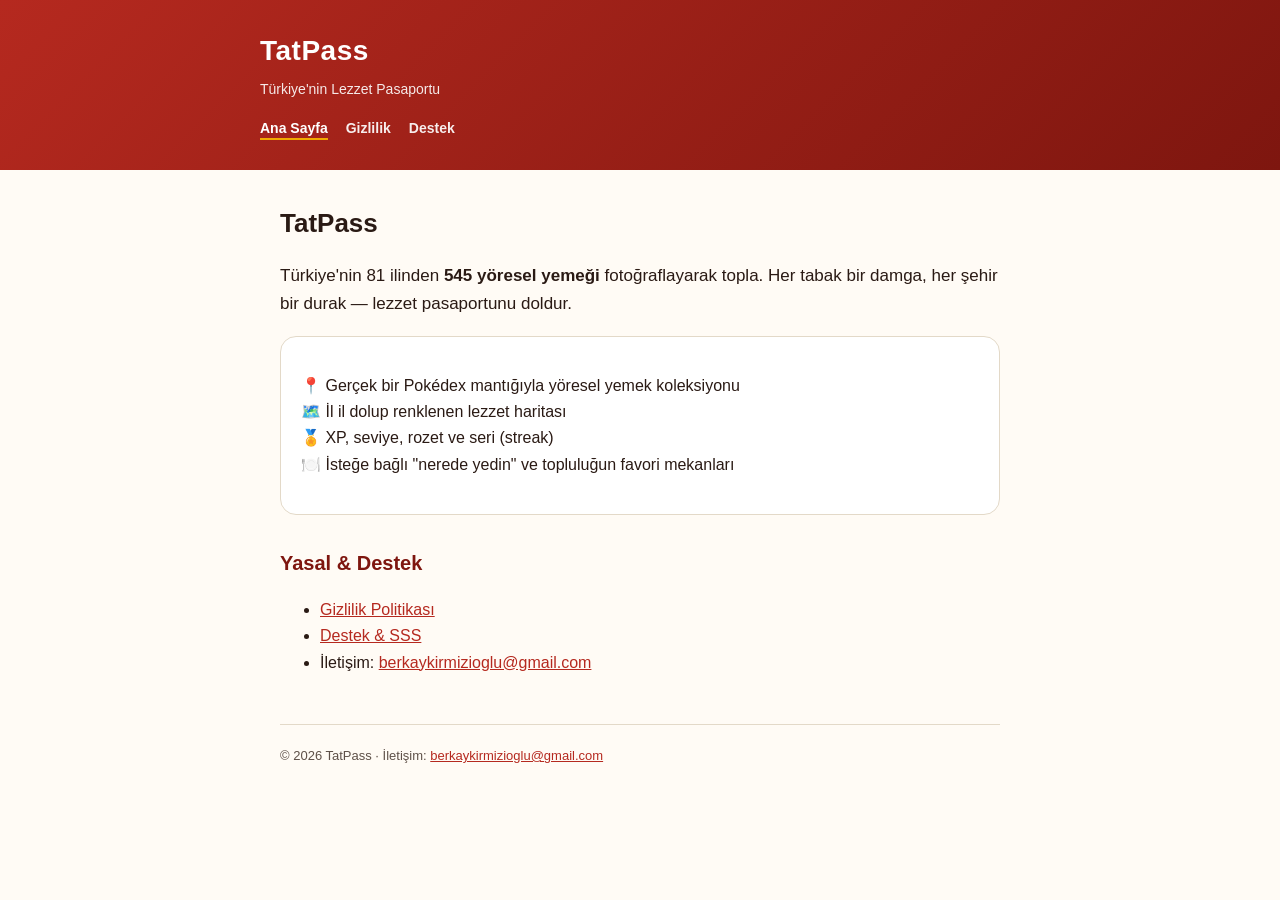
==== index.html @ b5169cd4 "TatPass yasal sayfaları (gizlilik, destek, ana sayfa) Co-Authored-By: Claude Opus 4.8 (1M context) <" ====
<!doctype html><html lang="tr"><head><meta charset="utf-8">
<meta name="viewport" content="width=device-width,initial-scale=1">
<title>Ana Sayfa — TatPass</title>
<meta name="description" content="TatPass — Türkiye'nin Lezzet Pasaportu. Ana Sayfa.">
<style>
:root{--pom:#B5291F;--pomdark:#7E160F;--cream:#FFFBF5;--ink:#2A1A14;--ink2:#5E5048;--saf:#F2A900}
*{box-sizing:border-box}body{margin:0;font-family:-apple-system,BlinkMacSystemFont,'Segoe UI',Roboto,Helvetica,Arial,sans-serif;
background:var(--cream);color:var(--ink);line-height:1.65;-webkit-text-size-adjust:100%}
.wrap{max-width:760px;margin:0 auto;padding:24px 20px 64px}
header.site{background:linear-gradient(135deg,var(--pom),var(--pomdark));color:#fff;padding:28px 20px}
header.site .wrap{padding:0;max-width:760px}
.brand{font-size:28px;font-weight:900;letter-spacing:.5px}
.tag{opacity:.9;font-size:14px;margin-top:4px}
nav{margin-top:14px}nav a{color:#fff;text-decoration:none;font-weight:700;font-size:14px;margin-right:18px;opacity:.92;border-bottom:2px solid transparent;padding-bottom:2px}
nav a:hover{opacity:1;border-color:var(--saf)}
h1{font-size:26px;margin:8px 0 4px}h2{font-size:20px;margin-top:32px;color:var(--pomdark)}h3{font-size:16px;margin-top:22px}
a{color:var(--pom)}table{border-collapse:collapse;width:100%;margin:16px 0;font-size:14px}
th,td{border:1px solid #E3D9C8;padding:8px 10px;text-align:left}th{background:#F7F2EA}
code{background:#F7F2EA;padding:2px 5px;border-radius:4px;font-size:.92em}
hr{border:none;border-top:1px solid #E3D9C8;margin:28px 0}
.muted{color:var(--ink2);font-size:13px}.updated{color:var(--ink2);font-size:13px;margin-top:2px}
footer{margin-top:48px;padding-top:20px;border-top:1px solid #E3D9C8;color:var(--ink2);font-size:13px}
.card{background:#fff;border:1px solid #E3D9C8;border-radius:16px;padding:20px;margin:18px 0}
</style></head><body>
<header class="site"><div class="wrap">
<div class="brand">TatPass</div><div class="tag">Türkiye'nin Lezzet Pasaportu</div>
<nav><a href="index.html" style="border-color:var(--saf);opacity:1">Ana Sayfa</a><a href="privacy.html">Gizlilik</a><a href="support.html">Destek</a></nav>
</div></header>
<div class="wrap">
<h1>TatPass</h1>
<p style="font-size:17px">Türkiye'nin 81 ilinden <b>545 yöresel yemeği</b> fotoğraflayarak topla. Her tabak bir damga, her şehir bir durak — lezzet pasaportunu doldur.</p>
<div class="card">
<p>📍 Gerçek bir Pokédex mantığıyla yöresel yemek koleksiyonu<br>
🗺️ İl il dolup renklenen lezzet haritası<br>
🏅 XP, seviye, rozet ve seri (streak)<br>
🍽️ İsteğe bağlı "nerede yedin" ve topluluğun favori mekanları</p>
</div>
<h2>Yasal & Destek</h2>
<ul>
<li><a href="privacy.html">Gizlilik Politikası</a></li>
<li><a href="support.html">Destek & SSS</a></li>
<li>İletişim: <a href="mailto:berkaykirmizioglu@gmail.com">berkaykirmizioglu@gmail.com</a></li>
</ul>

<footer>© 2026 TatPass · İletişim: <a href="mailto:berkaykirmizioglu@gmail.com">berkaykirmizioglu@gmail.com</a></footer>
</div></body></html>
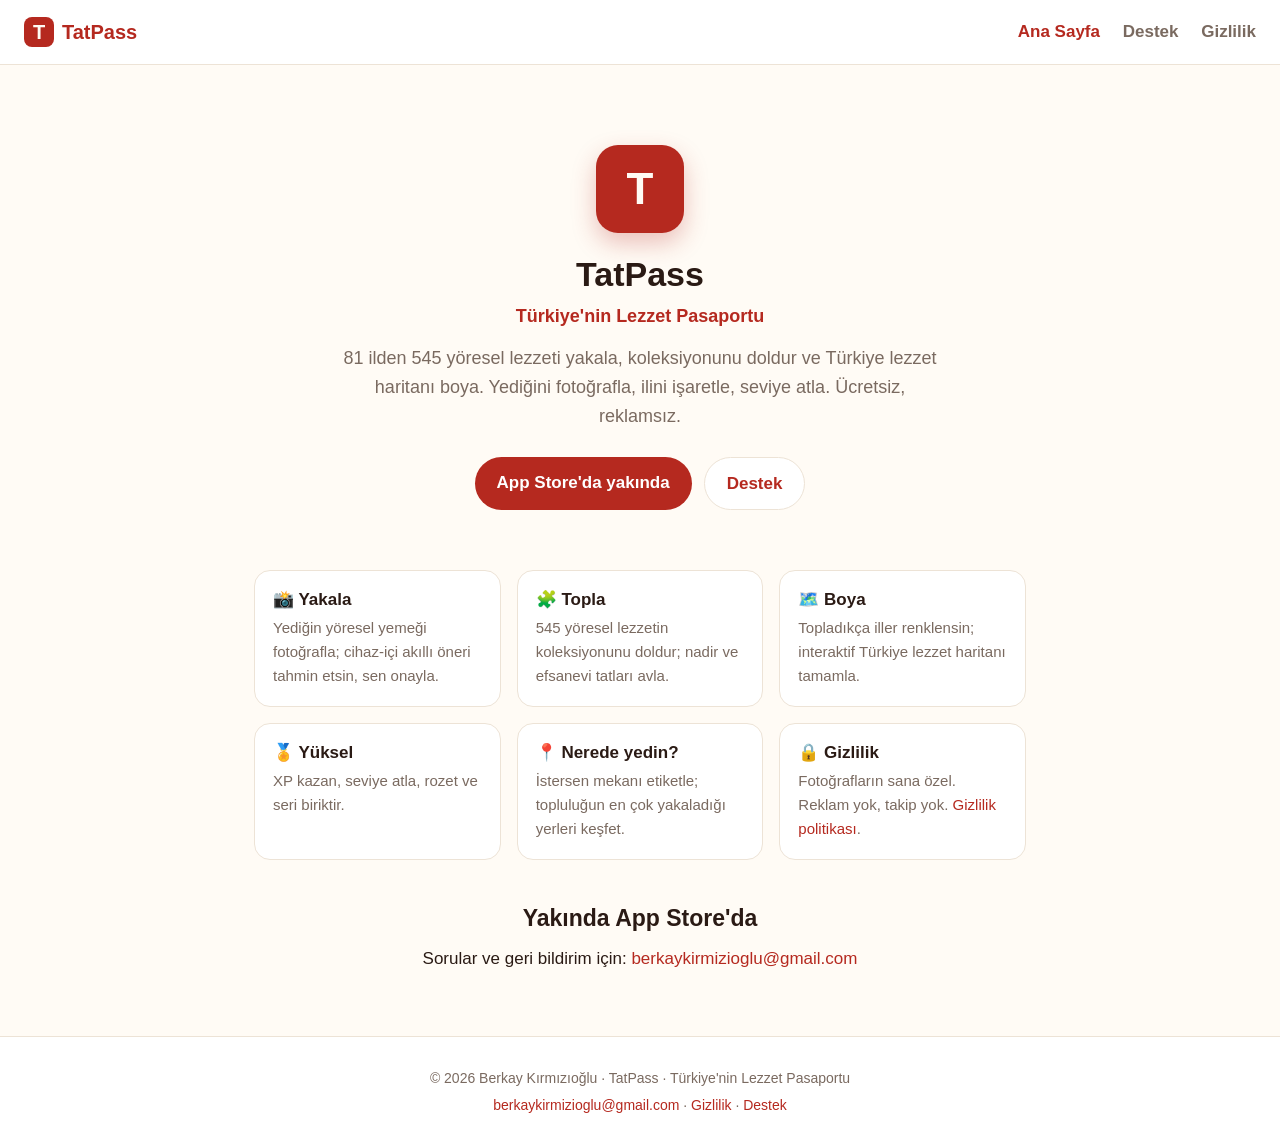
==== commit f373ae40: "fix(privacy): gizlilik politikası v1.3 — Foursquare→Google Places, GA4/Sentry beyanı, Apple girişi, " ====
--- a/index.html
+++ b/index.html
@@ -1,46 +1,55 @@
-<!doctype html><html lang="tr"><head><meta charset="utf-8">
-<meta name="viewport" content="width=device-width,initial-scale=1">
-<title>Ana Sayfa — TatPass</title>
-<meta name="description" content="TatPass — Türkiye'nin Lezzet Pasaportu. Ana Sayfa.">
-<style>
-:root{--pom:#B5291F;--pomdark:#7E160F;--cream:#FFFBF5;--ink:#2A1A14;--ink2:#5E5048;--saf:#F2A900}
-*{box-sizing:border-box}body{margin:0;font-family:-apple-system,BlinkMacSystemFont,'Segoe UI',Roboto,Helvetica,Arial,sans-serif;
-background:var(--cream);color:var(--ink);line-height:1.65;-webkit-text-size-adjust:100%}
-.wrap{max-width:760px;margin:0 auto;padding:24px 20px 64px}
-header.site{background:linear-gradient(135deg,var(--pom),var(--pomdark));color:#fff;padding:28px 20px}
-header.site .wrap{padding:0;max-width:760px}
-.brand{font-size:28px;font-weight:900;letter-spacing:.5px}
-.tag{opacity:.9;font-size:14px;margin-top:4px}
-nav{margin-top:14px}nav a{color:#fff;text-decoration:none;font-weight:700;font-size:14px;margin-right:18px;opacity:.92;border-bottom:2px solid transparent;padding-bottom:2px}
-nav a:hover{opacity:1;border-color:var(--saf)}
-h1{font-size:26px;margin:8px 0 4px}h2{font-size:20px;margin-top:32px;color:var(--pomdark)}h3{font-size:16px;margin-top:22px}
-a{color:var(--pom)}table{border-collapse:collapse;width:100%;margin:16px 0;font-size:14px}
-th,td{border:1px solid #E3D9C8;padding:8px 10px;text-align:left}th{background:#F7F2EA}
-code{background:#F7F2EA;padding:2px 5px;border-radius:4px;font-size:.92em}
-hr{border:none;border-top:1px solid #E3D9C8;margin:28px 0}
-.muted{color:var(--ink2);font-size:13px}.updated{color:var(--ink2);font-size:13px;margin-top:2px}
-footer{margin-top:48px;padding-top:20px;border-top:1px solid #E3D9C8;color:var(--ink2);font-size:13px}
-.card{background:#fff;border:1px solid #E3D9C8;border-radius:16px;padding:20px;margin:18px 0}
-</style></head><body>
-<header class="site"><div class="wrap">
-<div class="brand">TatPass</div><div class="tag">Türkiye'nin Lezzet Pasaportu</div>
-<nav><a href="index.html" style="border-color:var(--saf);opacity:1">Ana Sayfa</a><a href="privacy.html">Gizlilik</a><a href="support.html">Destek</a></nav>
-</div></header>
-<div class="wrap">
-<h1>TatPass</h1>
-<p style="font-size:17px">Türkiye'nin 81 ilinden <b>545 yöresel yemeği</b> fotoğraflayarak topla. Her tabak bir damga, her şehir bir durak — lezzet pasaportunu doldur.</p>
-<div class="card">
-<p>📍 Gerçek bir Pokédex mantığıyla yöresel yemek koleksiyonu<br>
-🗺️ İl il dolup renklenen lezzet haritası<br>
-🏅 XP, seviye, rozet ve seri (streak)<br>
-🍽️ İsteğe bağlı "nerede yedin" ve topluluğun favori mekanları</p>
-</div>
-<h2>Yasal & Destek</h2>
-<ul>
-<li><a href="privacy.html">Gizlilik Politikası</a></li>
-<li><a href="support.html">Destek & SSS</a></li>
-<li>İletişim: <a href="mailto:berkaykirmizioglu@gmail.com">berkaykirmizioglu@gmail.com</a></li>
-</ul>
+<!DOCTYPE html>
+<html lang="tr">
+<head>
+<meta charset="utf-8">
+<meta name="viewport" content="width=device-width, initial-scale=1">
+<title>TatPass — Türkiye&#x27;nin Lezzet Pasaportu</title>
+<meta name="description" content="TatPass — Türkiye'nin Lezzet Pasaportu. 81 ilden 545 yöresel lezzeti yakala, topla, haritanı boya.">
+<link rel="stylesheet" href="style.css">
+</head>
+<body>
+<header class="site-header">
+  <a class="brand" href="index.html"><span class="brand-mark">T</span> TatPass</a>
+  <nav class="site-nav">
+    <a href="index.html" class="active">Ana Sayfa</a>
+    <a href="support.html">Destek</a>
+    <a href="privacy.html">Gizlilik</a>
+  </nav>
+</header>
+<main>
 
-<footer>© 2026 TatPass · İletişim: <a href="mailto:berkaykirmizioglu@gmail.com">berkaykirmizioglu@gmail.com</a></footer>
-</div></body></html>+<section class="hero">
+  <div class="logo">T</div>
+  <h1>TatPass</h1>
+  <p class="tag">Türkiye'nin Lezzet Pasaportu</p>
+  <p class="lead">81 ilden 545 yöresel lezzeti yakala, koleksiyonunu doldur ve
+  Türkiye lezzet haritanı boya. Yediğini fotoğrafla, ilini işaretle, seviye atla.
+  Ücretsiz, reklamsız.</p>
+  <div class="cta-row">
+    <a class="btn primary" href="#indir">App Store'da yakında</a>
+    <a class="btn ghost" href="support.html">Destek</a>
+  </div>
+</section>
+
+<section class="features">
+  <div class="feature"><h3>📸 Yakala</h3><p>Yediğin yöresel yemeği fotoğrafla; cihaz-içi akıllı öneri tahmin etsin, sen onayla.</p></div>
+  <div class="feature"><h3>🧩 Topla</h3><p>545 yöresel lezzetin koleksiyonunu doldur; nadir ve efsanevi tatları avla.</p></div>
+  <div class="feature"><h3>🗺️ Boya</h3><p>Topladıkça iller renklensin; interaktif Türkiye lezzet haritanı tamamla.</p></div>
+  <div class="feature"><h3>🏅 Yüksel</h3><p>XP kazan, seviye atla, rozet ve seri biriktir.</p></div>
+  <div class="feature"><h3>📍 Nerede yedin?</h3><p>İstersen mekanı etiketle; topluluğun en çok yakaladığı yerleri keşfet.</p></div>
+  <div class="feature"><h3>🔒 Gizlilik</h3><p>Fotoğrafların sana özel. Reklam yok, takip yok. <a href="privacy.html">Gizlilik politikası</a>.</p></div>
+</section>
+
+<section id="indir" style="text-align:center;margin-top:12px">
+  <h2 style="border:none">Yakında App Store'da</h2>
+  <p class="lead" style="margin:0 auto">Sorular ve geri bildirim için:
+  <a href="mailto:berkaykirmizioglu@gmail.com">berkaykirmizioglu@gmail.com</a></p>
+</section>
+
+</main>
+<footer class="site-footer">
+  <p>© 2026 Berkay Kırmızıoğlu · TatPass · Türkiye'nin Lezzet Pasaportu</p>
+  <p><a href="mailto:berkaykirmizioglu@gmail.com">berkaykirmizioglu@gmail.com</a> · <a href="privacy.html">Gizlilik</a> · <a href="support.html">Destek</a></p>
+</footer>
+</body>
+</html>
--- a/style.css
+++ b/style.css
@@ -0,0 +1,62 @@
+:root{
+  --nar:#B5291F; --nar-koyu:#7E160F; --safran:#F2A900;
+  --krem:#FFFBF5; --krem-alt:#FDF4E8; --kart:#FFFFFF;
+  --ink:#2A1A14; --ink-2:#7A6A60; --cizgi:#EDE3D6;
+}
+*{box-sizing:border-box}
+html{-webkit-text-size-adjust:100%}
+body{margin:0;font-family:-apple-system,BlinkMacSystemFont,"Segoe UI",Roboto,Helvetica,Arial,sans-serif;
+  color:var(--ink);background:var(--krem);line-height:1.6;font-size:17px}
+a{color:var(--nar);text-decoration:none}
+a:hover{text-decoration:underline}
+.site-header{display:flex;align-items:center;justify-content:space-between;gap:16px;
+  padding:16px 24px;background:var(--kart);border-bottom:1px solid var(--cizgi);
+  position:sticky;top:0;z-index:10;flex-wrap:wrap}
+.brand{font-weight:800;font-size:20px;color:var(--nar);display:flex;align-items:center;gap:8px}
+.brand-mark{display:inline-flex;align-items:center;justify-content:center;width:30px;height:30px;
+  border-radius:8px;background:var(--nar);color:var(--krem);font-weight:800}
+.site-nav a{margin-left:18px;color:var(--ink-2);font-weight:600}
+.site-nav a.active,.site-nav a:hover{color:var(--nar)}
+main{max-width:820px;margin:0 auto;padding:32px 24px 64px}
+.hero{text-align:center;padding:48px 16px 24px}
+.hero .logo{width:88px;height:88px;border-radius:22px;background:var(--nar);color:var(--krem);
+  display:inline-flex;align-items:center;justify-content:center;font-size:44px;font-weight:800;
+  box-shadow:0 10px 24px rgba(181,41,31,.28)}
+.hero h1{font-size:34px;margin:20px 0 6px}
+.hero .tag{color:var(--nar);font-weight:700;font-size:18px;margin:0 0 14px}
+.hero p.lead{color:var(--ink-2);font-size:18px;max-width:600px;margin:0 auto}
+.cta-row{margin-top:26px;display:flex;gap:12px;justify-content:center;flex-wrap:wrap}
+.btn{display:inline-block;padding:12px 22px;border-radius:999px;font-weight:700}
+.btn.primary{background:var(--nar);color:#fff}
+.btn.primary:hover{background:var(--nar-koyu);text-decoration:none}
+.btn.ghost{background:var(--kart);color:var(--nar);border:1px solid var(--cizgi)}
+.features{display:grid;grid-template-columns:repeat(auto-fit,minmax(220px,1fr));gap:16px;margin:36px 0}
+.feature{background:var(--kart);border:1px solid var(--cizgi);border-radius:16px;padding:18px}
+.feature h3{margin:0 0 6px;font-size:17px}
+.feature p{margin:0;color:var(--ink-2);font-size:15px}
+h1,h2,h3{line-height:1.25;color:var(--ink)}
+h1{font-size:30px;margin:8px 0 16px}
+h2{font-size:23px;margin:34px 0 12px;padding-top:8px;border-top:1px solid var(--cizgi)}
+h3{font-size:18px;margin:22px 0 8px}
+p{margin:12px 0}
+ul{padding-left:22px}
+li{margin:6px 0}
+code{background:var(--krem-alt);border:1px solid var(--cizgi);border-radius:6px;
+  padding:1px 6px;font-size:.9em;font-family:ui-monospace,SFMono-Regular,Menlo,monospace}
+blockquote{margin:14px 0;padding:12px 16px;background:var(--krem-alt);
+  border-left:4px solid var(--safran);border-radius:8px;color:var(--ink);font-size:15px}
+hr{border:none;border-top:1px solid var(--cizgi);margin:26px 0}
+.table-wrap{overflow-x:auto;margin:16px 0}
+table{border-collapse:collapse;width:100%;font-size:15px;background:var(--kart)}
+th,td{border:1px solid var(--cizgi);padding:9px 12px;text-align:left;vertical-align:top}
+th{background:var(--krem-alt);font-weight:700}
+.doc-meta{color:var(--ink-2);font-size:14px}
+.faq{background:var(--kart);border:1px solid var(--cizgi);border-radius:14px;padding:6px 18px;margin:16px 0}
+.faq details{border-bottom:1px solid var(--cizgi);padding:12px 0}
+.faq details:last-child{border-bottom:none}
+.faq summary{font-weight:700;cursor:pointer;font-size:16px}
+.faq p{color:var(--ink-2)}
+.site-footer{border-top:1px solid var(--cizgi);background:var(--kart);text-align:center;
+  padding:26px 24px;color:var(--ink-2);font-size:14px}
+.site-footer p{margin:4px 0}
+@media(max-width:520px){.hero h1{font-size:28px}main{padding:24px 16px 48px}}
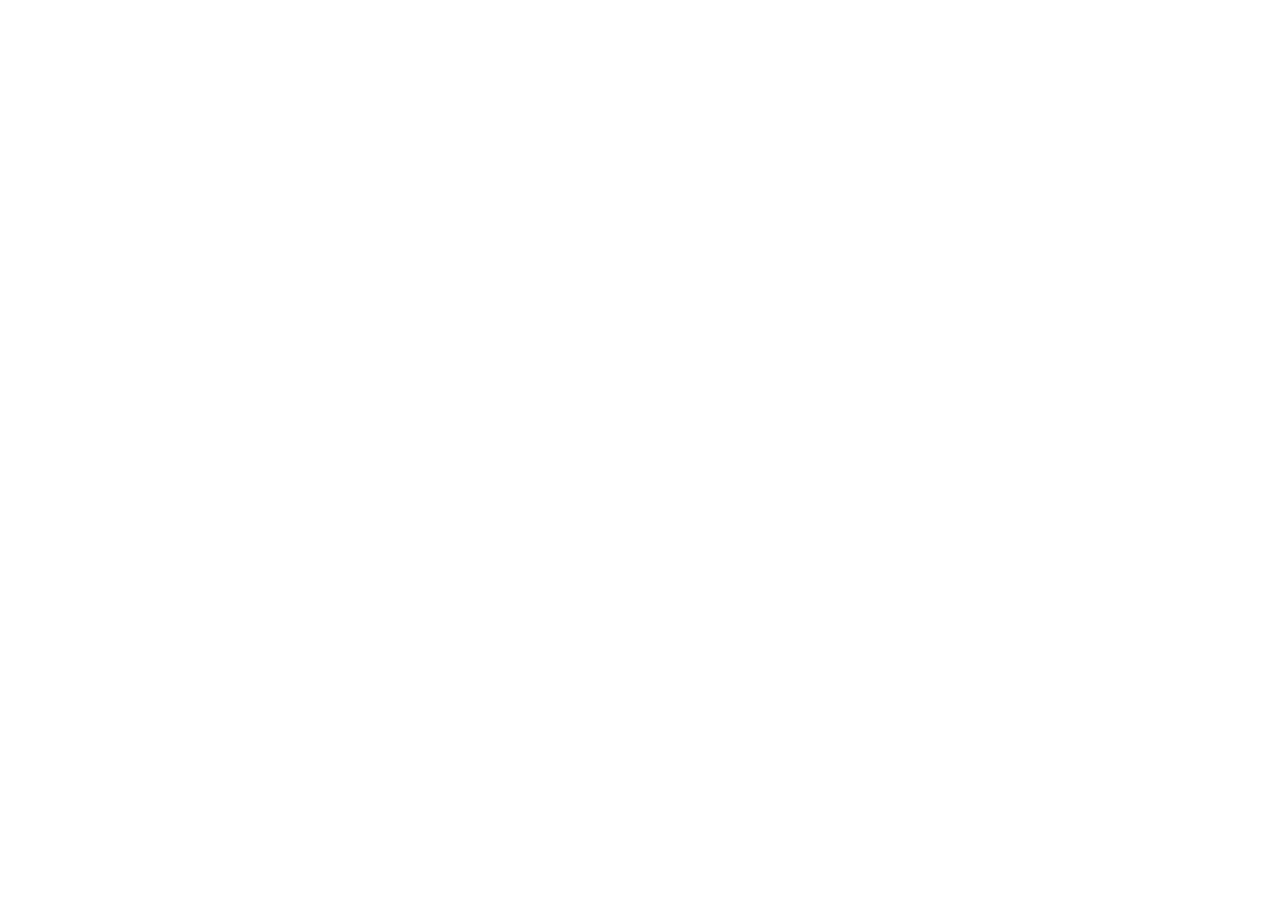
==== commit 0fbcd080: "Tüm sayfaları tatpass.app'e yönlendir Bu site TatPass'in eski tanıtım/yasal sayfalarını barındırıyor" ====
--- a/index.html
+++ b/index.html
@@ -1,55 +1,17 @@
-<!DOCTYPE html>
-<html lang="tr">
+<!doctype html>
+<html lang="tr-TR">
 <head>
-<meta charset="utf-8">
-<meta name="viewport" content="width=device-width, initial-scale=1">
-<title>TatPass — Türkiye&#x27;nin Lezzet Pasaportu</title>
-<meta name="description" content="TatPass — Türkiye'nin Lezzet Pasaportu. 81 ilden 545 yöresel lezzeti yakala, topla, haritanı boya.">
-<link rel="stylesheet" href="style.css">
+<meta charset="utf-8" />
+<meta name="viewport" content="width=device-width, initial-scale=1" />
+<title>TatPass — TatPass taşındı</title>
+<link rel="canonical" href="https://tatpass.app/" />
+<meta http-equiv="refresh" content="0; url=https://tatpass.app/" />
+<script>location.replace("https://tatpass.app/");</script>
+<style>body{font-family:system-ui,-apple-system,sans-serif;max-width:34rem;margin:20vh auto;padding:0 1.5rem;line-height:1.6;color:#2A1A14}a{color:#B03A2E}</style>
 </head>
 <body>
-<header class="site-header">
-  <a class="brand" href="index.html"><span class="brand-mark">T</span> TatPass</a>
-  <nav class="site-nav">
-    <a href="index.html" class="active">Ana Sayfa</a>
-    <a href="support.html">Destek</a>
-    <a href="privacy.html">Gizlilik</a>
-  </nav>
-</header>
-<main>
-
-<section class="hero">
-  <div class="logo">T</div>
-  <h1>TatPass</h1>
-  <p class="tag">Türkiye'nin Lezzet Pasaportu</p>
-  <p class="lead">81 ilden 545 yöresel lezzeti yakala, koleksiyonunu doldur ve
-  Türkiye lezzet haritanı boya. Yediğini fotoğrafla, ilini işaretle, seviye atla.
-  Ücretsiz, reklamsız.</p>
-  <div class="cta-row">
-    <a class="btn primary" href="#indir">App Store'da yakında</a>
-    <a class="btn ghost" href="support.html">Destek</a>
-  </div>
-</section>
-
-<section class="features">
-  <div class="feature"><h3>📸 Yakala</h3><p>Yediğin yöresel yemeği fotoğrafla; cihaz-içi akıllı öneri tahmin etsin, sen onayla.</p></div>
-  <div class="feature"><h3>🧩 Topla</h3><p>545 yöresel lezzetin koleksiyonunu doldur; nadir ve efsanevi tatları avla.</p></div>
-  <div class="feature"><h3>🗺️ Boya</h3><p>Topladıkça iller renklensin; interaktif Türkiye lezzet haritanı tamamla.</p></div>
-  <div class="feature"><h3>🏅 Yüksel</h3><p>XP kazan, seviye atla, rozet ve seri biriktir.</p></div>
-  <div class="feature"><h3>📍 Nerede yedin?</h3><p>İstersen mekanı etiketle; topluluğun en çok yakaladığı yerleri keşfet.</p></div>
-  <div class="feature"><h3>🔒 Gizlilik</h3><p>Fotoğrafların sana özel. Reklam yok, takip yok. <a href="privacy.html">Gizlilik politikası</a>.</p></div>
-</section>
-
-<section id="indir" style="text-align:center;margin-top:12px">
-  <h2 style="border:none">Yakında App Store'da</h2>
-  <p class="lead" style="margin:0 auto">Sorular ve geri bildirim için:
-  <a href="mailto:berkaykirmizioglu@gmail.com">berkaykirmizioglu@gmail.com</a></p>
-</section>
-
-</main>
-<footer class="site-footer">
-  <p>© 2026 Berkay Kırmızıoğlu · TatPass · Türkiye'nin Lezzet Pasaportu</p>
-  <p><a href="mailto:berkaykirmizioglu@gmail.com">berkaykirmizioglu@gmail.com</a> · <a href="privacy.html">Gizlilik</a> · <a href="support.html">Destek</a></p>
-</footer>
+<h1>Bu sayfa taşındı</h1>
+<p>TatPass'in güncel TatPass sayfası artık <a href="https://tatpass.app/">https://tatpass.app/</a> adresinde.</p>
+<p>Otomatik yönlendirilmediysen yukarıdaki bağlantıya dokun.</p>
 </body>
 </html>
